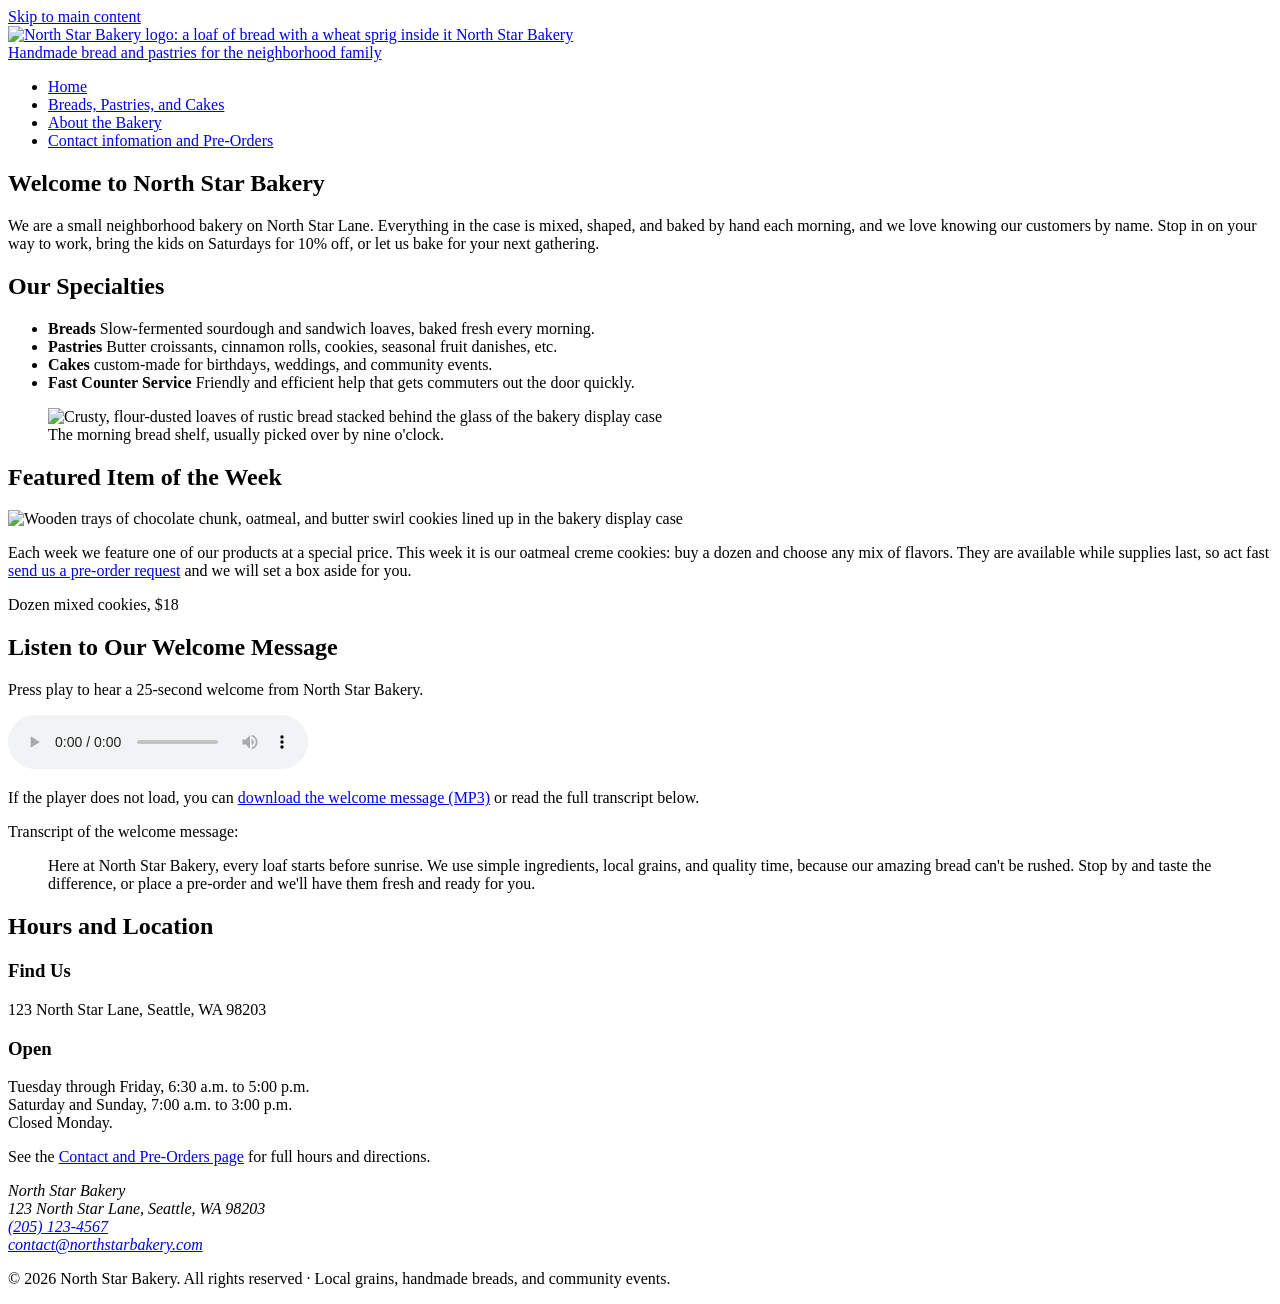
==== index.html @ 16280e60 "Add files via upload" ====
<!DOCTYPE html>
<html lang="en">
<head>
    <meta charset="UTF-8">
    <meta name="viewport" content="width=device-width, initial-scale=1.0">
    <meta name="description" content="North Star Bakery is a neighborhood bakery on True North Lane in Seattle, WA, baking bread, pastries, and made-to-order cakes by hand every morning.">
    <title>North Star Bakery | Home</title>
    <link rel="preconnect" href="https://fonts.googleapis.com">
    <link rel="preconnect" href="https://fonts.gstatic.com" crossorigin>
    <link href="https://fonts.googleapis.com/css2?family=Lora:wght@400;700&amp;family=Source+Sans+3:wght@400;600;700&amp;display=swap" rel="stylesheet">
    <link rel="stylesheet" href="styling.css">
</head>
<body>
    <a class="skip-link" href="#main-content">Skip to main content</a>

    <header class="site-header">
        <div class="wrap">
            <a class="brand" href="index.html">
                <img src="bakery-logo.png"
                     alt="North Star Bakery logo: a loaf of bread with a wheat sprig inside it"
                     width="200" height="171">
                <span>
                    <span class="brand-name">North Star Bakery</span><br>
                    <span class="tagline">Handmade bread and pastries for the neighborhood family</span>
                </span>
            </a>
            <nav class="site-nav" aria-label="Main navigation">
                <ul>
                    <li><a href="index.html" aria-current="page">Home</a></li>
                    <li><a href="products.html">Breads, Pastries, and Cakes</a></li>
                    <li><a href="about.html">About the Bakery</a></li>
                    <li><a href="contact.html">Contact infomation and Pre-Orders</a></li>
                </ul>
            </nav>
        </div>
    </header>

    <main id="main-content">
        <section class="hero">
            <div class="wrap">
                <h1>Welcome to North Star Bakery</h1>
                <p class="intro">We are a small neighborhood bakery on North Star Lane.
                   Everything in the case is mixed, shaped, and baked by hand each
                   morning, and we love knowing our customers by name. Stop in on your
                   way to work, bring the kids on Saturdays for 10% off, or let us bake for your next
                   gathering.</p>
            </div>
        </section>

        <section aria-labelledby="known-for-heading">
            <div class="wrap">
                <h2 id="known-for-heading">Our Specialties</h2>
                <ul class="card-list">
                    <li><strong>Breads</strong> Slow-fermented sourdough and sandwich
                        loaves, baked fresh every morning.</li>
                    <li><strong>Pastries</strong> Butter croissants, cinnamon rolls,
                        cookies, seasonal fruit danishes, etc.</li>
                    <li><strong>Cakes</strong> custom-made for birthdays, weddings,
                        and community events.</li>
                    <li><strong>Fast Counter Service</strong> Friendly and efficient help that gets
                        commuters out the door quickly.</li>
                </ul>
                <figure>
                    <img src="bakery-bread.png"
                         alt="Crusty, flour-dusted loaves of rustic bread stacked behind the glass of the bakery display case"
                         width="600" height="600">
                    <figcaption>The morning bread shelf, usually picked over by
                    nine o'clock.</figcaption>
                </figure>
            </div>
        </section>

        <section class="band" aria-labelledby="featured-heading">
            <div class="wrap">
                <h2 id="featured-heading">Featured Item of the Week</h2>
                <picture>
                    <source srcset="bakery-feature-large.png" media="(min-width: 800px)"
                            width="800" height="400">
                    <img src="bakery-feature-small.png"
                         alt="Wooden trays of chocolate chunk, oatmeal, and butter swirl cookies lined up in the bakery display case"
                         width="600" height="600">
                </picture>
                <p>Each week we feature one of our products at a special price. This week it is our
                   oatmeal creme cookies: buy a dozen and choose any mix of flavors. They are
                   available while supplies last, so act fast
                   <a href="contact.html">send us a pre-order request</a> and we will set
                   a box aside for you.</p>
                <p class="price">Dozen mixed cookies, $18</p>
            </div>
        </section>

        <section aria-labelledby="welcome-audio-heading">
            <div class="wrap">
                <h2 id="welcome-audio-heading">Listen to Our Welcome Message</h2>
                <p>Press play to hear a 25-second welcome from North Star Bakery.</p>
                <div class="media">
                    <audio controls preload="metadata">
                        <source src="bakery-welcome.mp3" type="audio/mpeg">
                        If your browser does not support the audio player. You can
                        <a href="bakery-welcome.mp3">download the welcome message (MP3)</a>
                        instead, or read the transcript below.
                    </audio>
                    <p class="fallback">If the player does not load, you can
                       <a href="bakery-welcome.mp3">download the welcome message (MP3)</a>
                       or read the full transcript below.</p>
                    <p class="note">Transcript of the welcome message:</p>
                    <blockquote>
                        <p>Here at North Star Bakery, every loaf starts before sunrise. We
                           use simple ingredients, local grains, and quality time, because our amazing
                           bread can't be rushed. Stop by and taste the difference, or
                           place a pre-order and we'll have them fresh and ready for you.</p>
                    </blockquote>
                </div>
            </div>
        </section>

        <section class="band" aria-labelledby="hours-heading">
            <div class="wrap">
                <h2 id="hours-heading">Hours and Location</h2>
                <div class="panel">
                    <h3>Find Us</h3>
                    <p>123 North Star Lane, Seattle, WA 98203</p>
                    <h3>Open</h3>
                    <p>Tuesday through Friday, 6:30 a.m. to 5:00 p.m.<br>
                       Saturday and Sunday, 7:00 a.m. to 3:00 p.m.<br>
                       Closed Monday.</p>
                </div>
                <p>See the <a href="contact.html">Contact and Pre-Orders page</a> for full
                   hours and directions.</p>
            </div>
        </section>
    </main>

    <footer class="site-footer">
        <div class="wrap">
            <address>
                North Star Bakery<br>
                123 North Star Lane, Seattle, WA 98203<br>
                <a href="tel:+12051234567">(205) 123-4567</a><br>
                <a href="mailto:contact@northstarbakery.com">contact@northstarbakery.com</a>
            </address>
            <p>&copy; 2026 North Star Bakery. All rights reserved · Local grains, handmade breads, and community events. </p>
        </div>
    </footer>
    <script src="main.js" defer></script>
</body>
</html>
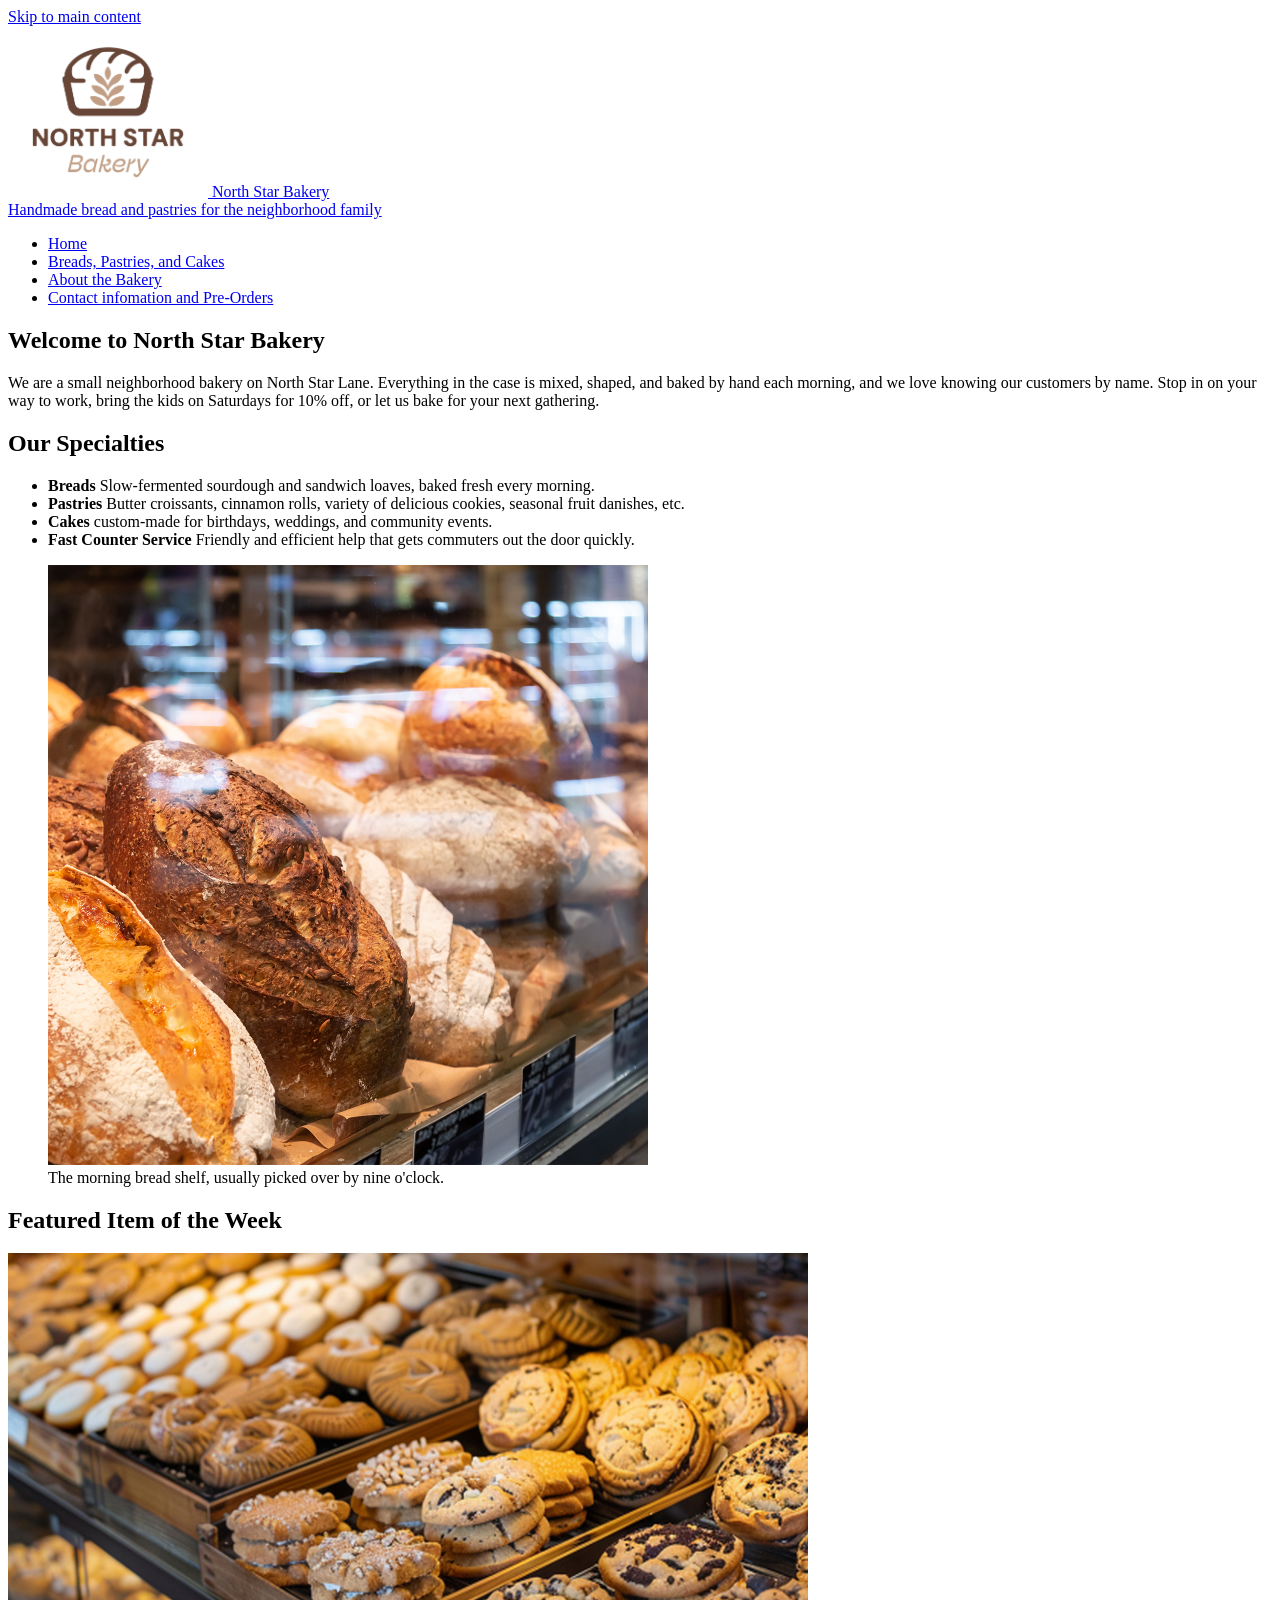
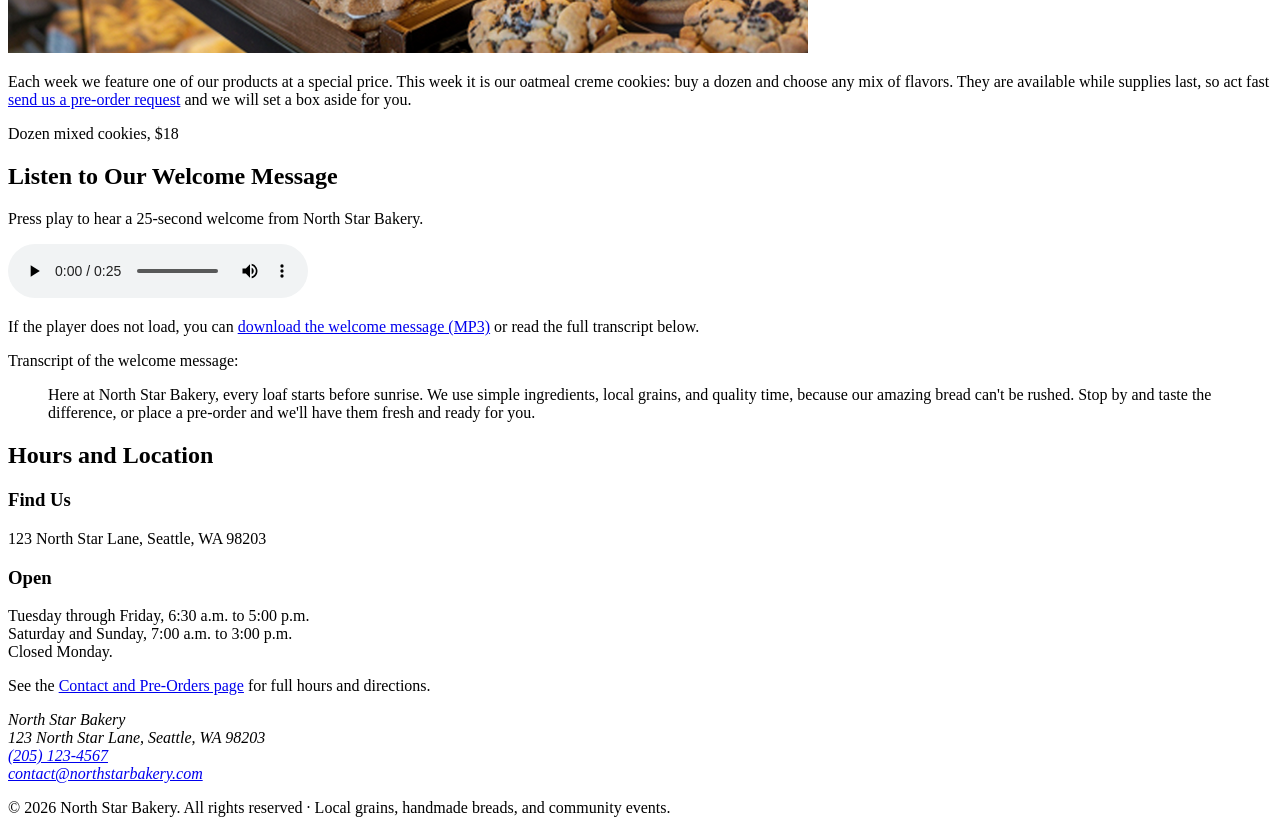
==== commit de13f775: "Fixed HTML encoding issues in index.html" ====
--- a/index.html
+++ b/index.html
@@ -54,7 +54,7 @@
                     <li><strong>Breads</strong> Slow-fermented sourdough and sandwich
                         loaves, baked fresh every morning.</li>
                     <li><strong>Pastries</strong> Butter croissants, cinnamon rolls,
-                        cookies, seasonal fruit danishes, etc.</li>
+                         variety of delicious cookies, seasonal fruit danishes, etc.</li>
                     <li><strong>Cakes</strong> custom-made for birthdays, weddings,
                         and community events.</li>
                     <li><strong>Fast Counter Service</strong> Friendly and efficient help that gets
@@ -144,4 +144,4 @@
     </footer>
     <script src="main.js" defer></script>
 </body>
-</html>+</html>
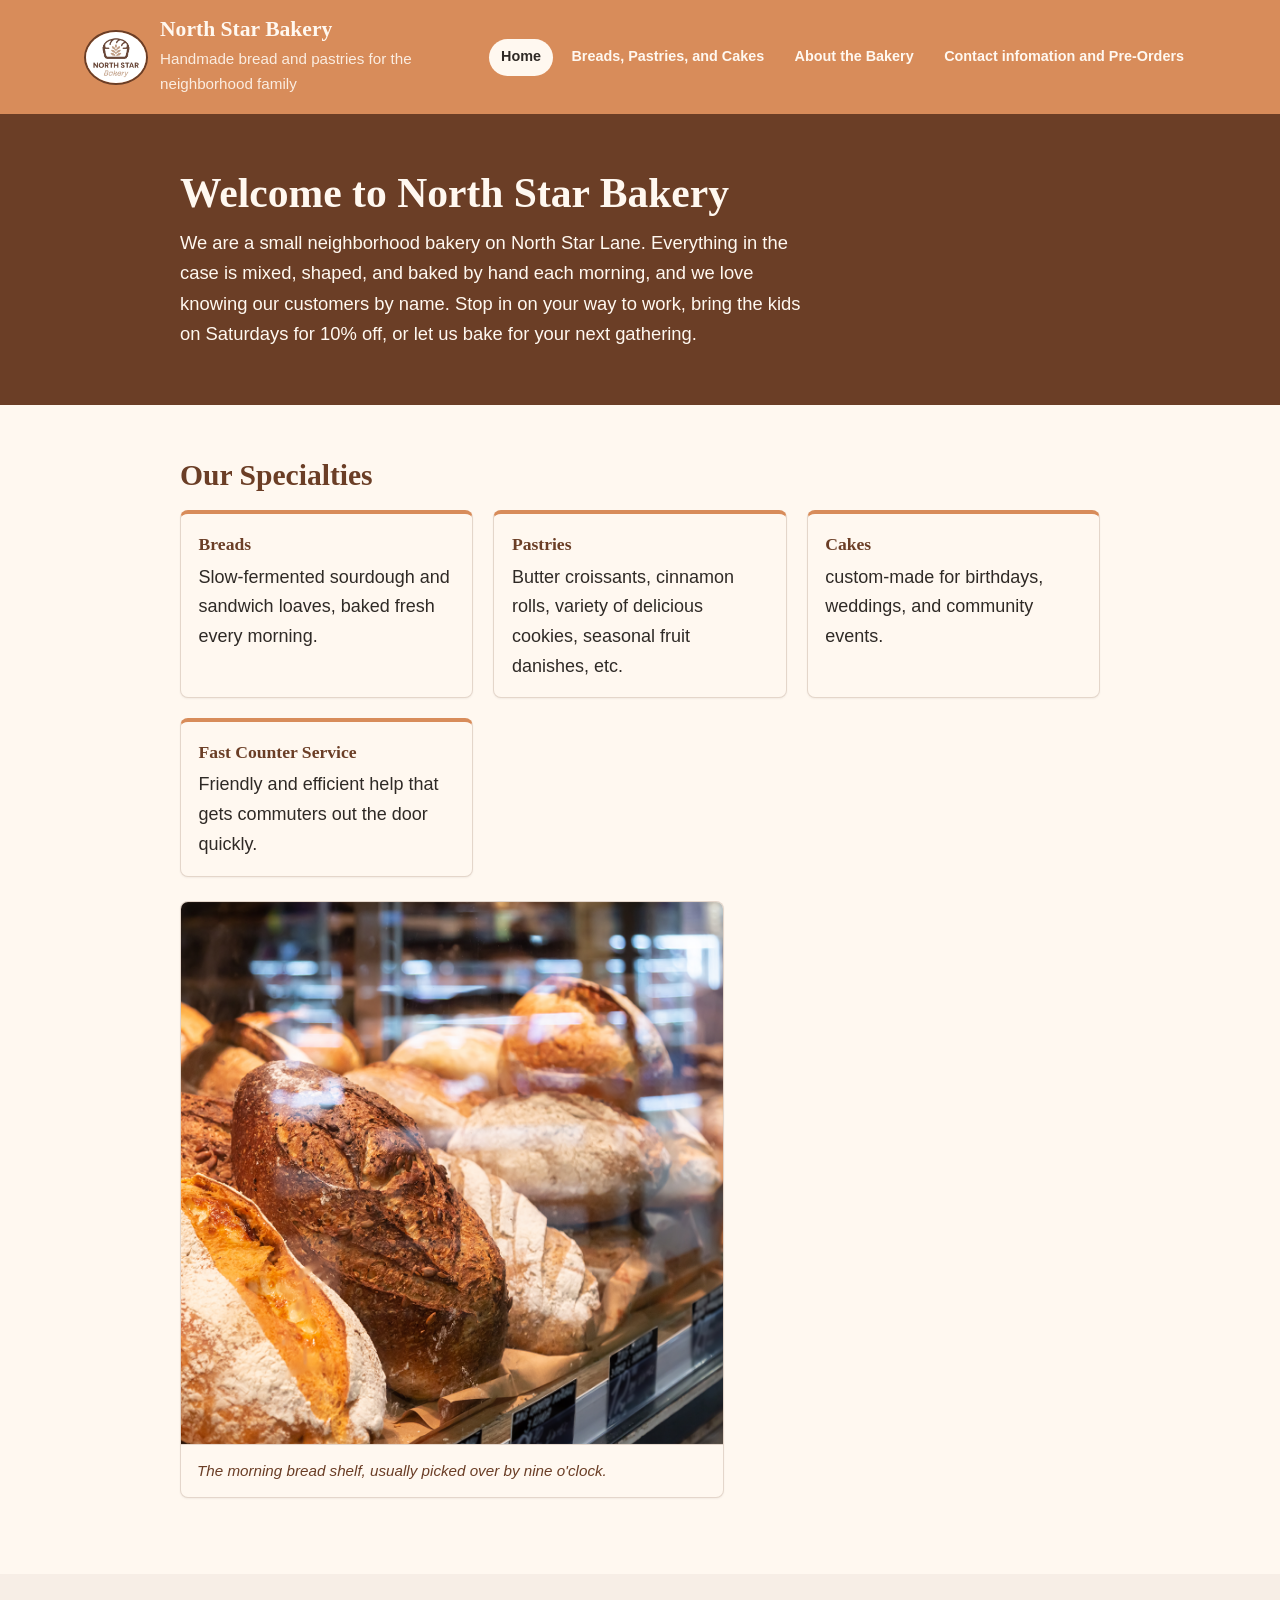
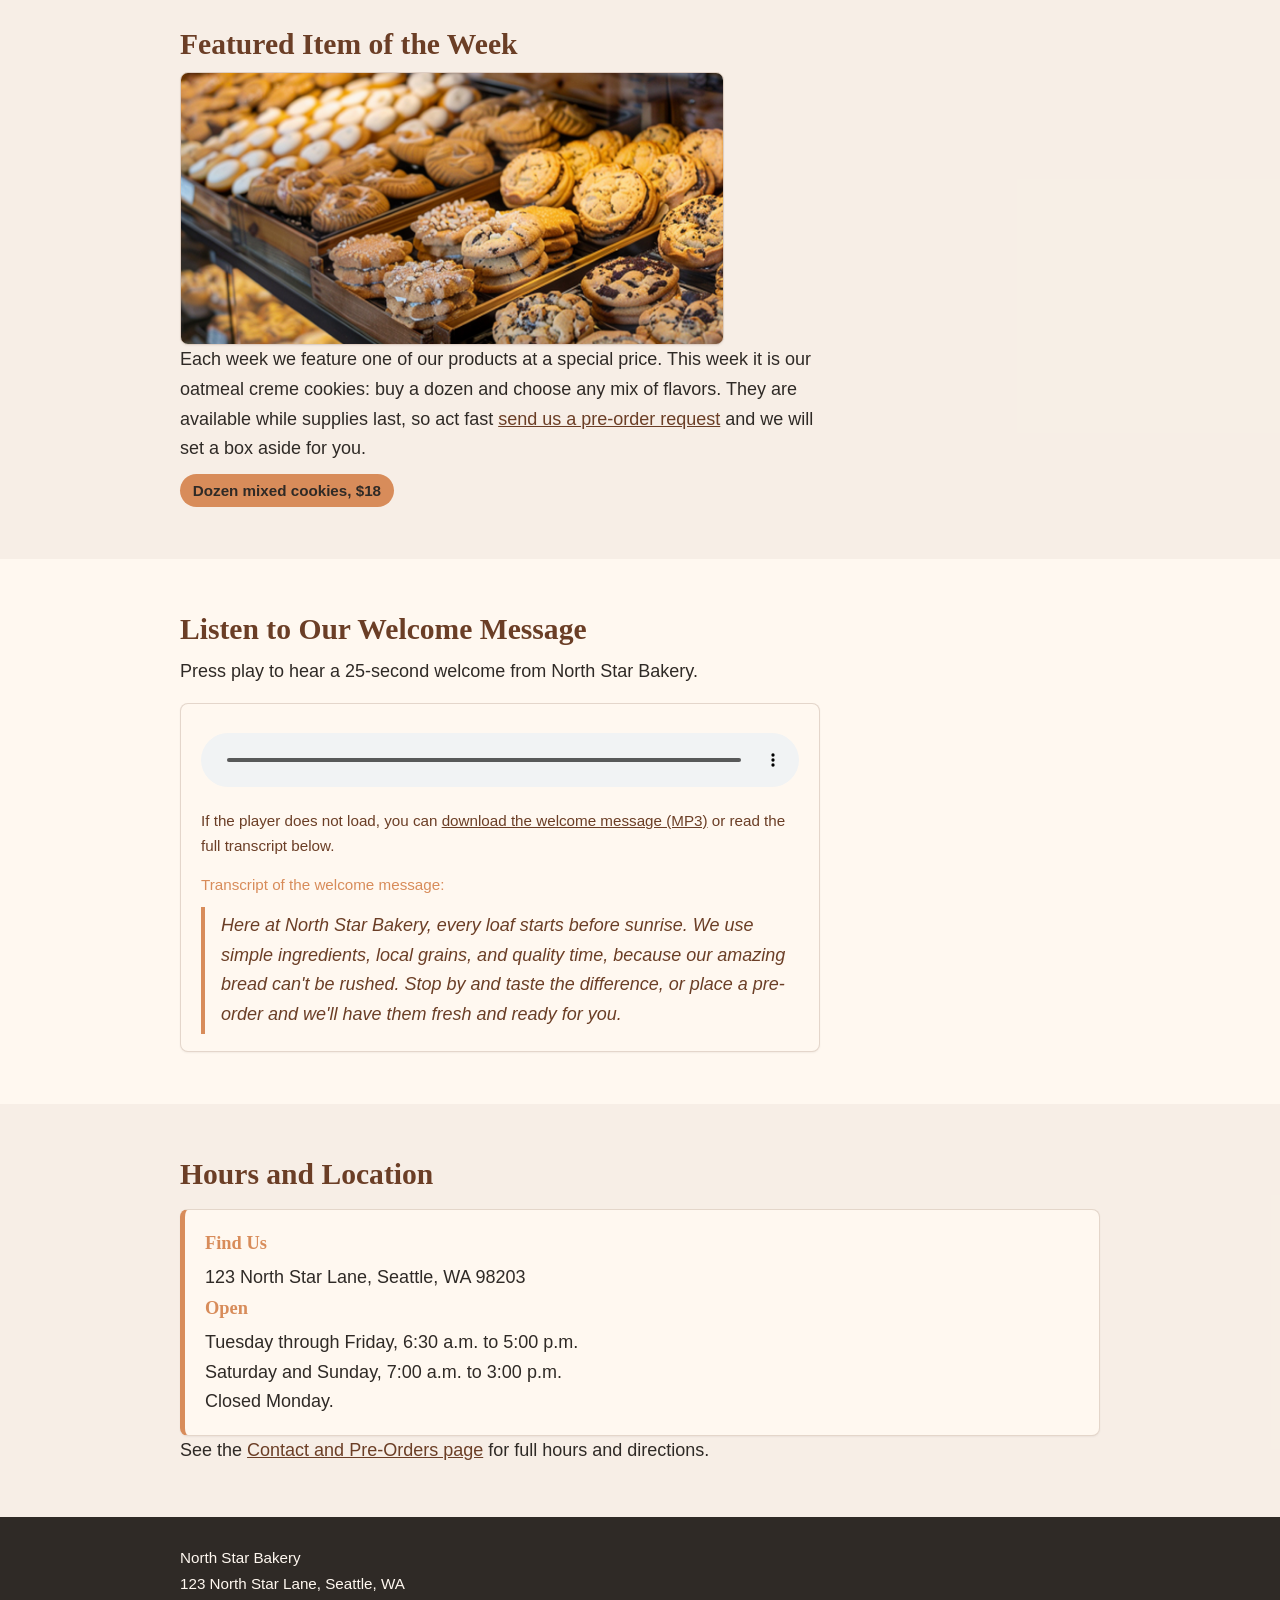
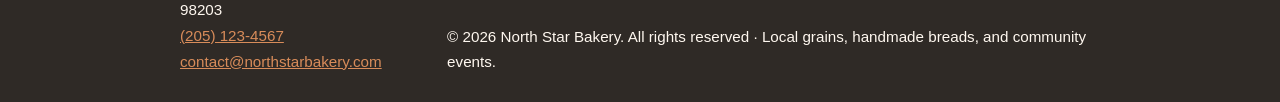
==== commit 13a48415: "Fix script source and clean up HTML structure Updated the index.html file to correct the script sour" ====
--- a/index.html
+++ b/index.html
@@ -142,6 +142,6 @@
             <p>&copy; 2026 North Star Bakery. All rights reserved · Local grains, handmade breads, and community events. </p>
         </div>
     </footer>
-    <script src="main.js" defer></script>
+    <script src="scripts.js" defer></script>
 </body>
 </html>
--- a/styling.css
+++ b/styling.css
@@ -0,0 +1,712 @@
+:root {
+  --charcoal: #2F2A26;
+  --peach: #D88C5A;
+  --cream: #FFF8F0;
+  --brown: #6B3E26;
+
+
+  /* shades of brown that is used for borders, shadows, and banded sections. */
+  --rule: rgba(107, 62, 38, 0.18);
+  --band: rgba(107, 62, 38, 0.05);
+  --shadow: 0 1px 2px rgba(47, 42, 38, 0.06);
+
+  --serif: "Lora", Georgia, "Times New Roman", serif;
+  --sans: "Source Sans 3", "Segoe UI", Helvetica, Arial, sans-serif;
+
+  --gap: 1.25rem;
+  --radius: 0.5rem;
+  --measure: 40rem; 
+}
+
+/* ---- Reset ---- */
+*,
+*::before,
+*::after { box-sizing: border-box; }
+
+body, h1, h2, h3, p, ul, ol, li, figure, figcaption, blockquote, dl, dd, table {
+  margin: 0;
+  padding: 0;
+}
+
+/* ---- Base ---- */
+body {
+  font-family: var(--sans);
+  font-size: 1.0625rem;
+  line-height: 1.65;
+  color: var(--charcoal);
+  background: var(--cream);
+  -webkit-text-size-adjust: 100%;
+}
+
+img, video {
+  max-width: 100%;
+  height: auto;
+  display: block;
+}
+
+a { color: var(--brown); }
+a:hover { text-decoration: none; }
+
+:focus-visible {
+  outline: 3px solid var(--peach);
+  outline-offset: 2px;
+}
+
+/* ---- Skip link (visible once focused) ---- */
+.skip-link {
+  position: absolute;
+  left: -9999px;
+  top: 0;
+  background: var(--peach);
+  color: var(--charcoal);
+  font-weight: 700;
+  padding: 0.6rem 1rem;
+  border-radius: 0 0 var(--radius) 0;
+  z-index: 10;
+}
+
+.skip-link:focus {
+  left: 0;
+}
+
+/* ---- Centered container ---- */
+.wrap {
+  width: 100%;
+  max-width: 60rem;
+  margin: 0 auto;
+  padding: 0 1.25rem;
+}
+
+/* ===================================================================
+   For the Header and navigation 
+   =================================================================== */
+.site-header {
+  background: var(--peach);
+  color: var(--cream);
+  padding: 1rem 0;
+}
+
+.site-header .wrap {
+  display: flex;
+  flex-direction: column;
+  align-items: center;
+  gap: 0.75rem;
+  text-align: center;
+}
+
+.brand {
+  display: flex;
+  align-items: center;
+  gap: 0.75rem;
+  color: var(--cream);
+  text-decoration: none;
+}
+
+.brand img {
+  width: 64px;
+  height: auto;
+  border-radius: 50%;
+  border: 2px solid var(--brown);
+  background: var(--cream);
+}
+
+.brand-name {
+  font-family: var(--serif);
+  font-size: 1.35rem;
+  font-weight: 700;
+  line-height: 1.2;
+}
+
+.tagline {
+  display: inline-block;
+  font-size: 0.95rem;
+  color: var(--cream);
+  opacity: 0.9;
+  max-width: 17rem;
+}
+
+.site-nav ul {
+  display: flex;
+  flex-wrap: wrap;
+  justify-content: center;
+  gap: 0.4rem;
+  list-style: none;
+}
+
+.site-nav a {
+  display: block;
+  color: var(--cream);
+  text-decoration: none;
+  font-weight: 600;
+  font-size: 0.95rem;
+  padding: 0.4rem 0.9rem;
+  border-radius: 999px;
+}
+
+.site-nav a:hover,
+.site-nav a:focus-visible {
+  background: var(--peach);
+  color: var(--charcoal);
+}
+
+/* Current page stays marked without relying on color alone. */
+.site-nav a[aria-current="page"] {
+  background: var(--cream);
+  color: var(--charcoal);
+}
+
+/* ===================================================================
+   Page intro and the sections
+   =================================================================== */
+.hero {
+  background: var(--brown);
+  color: var(--cream);
+  padding: 2.5rem 0;
+}
+
+.hero h1 { color: var(--cream); }
+
+.hero .intro {
+  font-size: 1.15rem;
+  max-width: var(--measure);
+}
+
+section { padding: 2.25rem 0; }
+
+/* Alternating band to give a better breakdown of the sections. */
+section.band { background: var(--band); }
+
+h1 {
+  font-family: var(--serif);
+  font-size: clamp(1.85rem, 5vw, 2.6rem);
+  font-weight: 700;
+  line-height: 1.15;
+  color: var(--brown);
+  margin-bottom: 0.6rem;
+}
+
+h2 {
+  font-family: var(--serif);
+  font-size: clamp(1.4rem, 3.5vw, 1.85rem);
+  font-weight: 700;
+  line-height: 1.25;
+  color: var(--brown);
+  margin-bottom: 0.6rem;
+}
+
+h3 {
+  font-family: var(--serif);
+  font-size: 1.15rem;
+  color: var(--peach);
+  margin-bottom: 0.3rem;
+}
+
+p { max-width: var(--measure); }
+p + p,
+p + ul,
+ul + p,
+p + figure,
+p + table { margin-top: 0.9rem; }
+
+.note {
+  font-size: 0.95rem;
+  color: var(--peach);
+}
+
+/* ===================================================================
+   Card lists - a flexible row of items that wraps.
+   Used for product lists, staff, and "what we're known for".
+   =================================================================== */
+.card-list {
+  display: flex;
+  flex-wrap: wrap;
+  gap: var(--gap);
+  list-style: none;
+  margin-top: 1rem;
+}
+
+.card-list li {
+  flex: 1 1 100%;
+  background: var(--cream);
+  border: 1px solid var(--rule);
+  border-top: 4px solid var(--peach);
+  border-radius: var(--radius);
+  box-shadow: var(--shadow);
+  padding: 1rem 1.1rem;
+}
+
+.card-list li strong {
+  display: block;
+  font-family: var(--serif);
+  font-size: 1.1rem;
+  color: var(--brown);
+  margin-bottom: 0.2rem;
+}
+
+/* A plain bulleted list, for short items that do not need cards. */
+.bullets {
+  margin-top: 0.9rem;
+  padding-left: 1.2rem;
+  max-width: var(--measure);
+}
+
+.bullets li { margin-bottom: 0.35rem; }
+
+/* ===================================================================
+    - Figure, price callout, info panel
+   =================================================================== */
+figure {
+  margin: 1.5rem 0;
+  background: var(--cream);
+  border: 1px solid var(--rule);
+  border-radius: var(--radius);
+  box-shadow: var(--shadow);
+  overflow: hidden;
+  max-width: 34rem;
+}
+
+figure img { width: 100%; }
+
+picture { display: block; max-width: 34rem; }
+
+picture img {
+  width: 100%;
+  border: 1px solid var(--rule);
+  border-radius: var(--radius);
+  box-shadow: var(--shadow);
+}
+
+figcaption {
+  padding: 0.85rem 1rem;
+  font-size: 0.95rem;
+  font-style: italic;
+  color: var(--brown);
+  border-top: 1px solid var(--rule);
+}
+
+.price {
+  display: inline-block;
+  background: var(--peach);
+  color: var(--charcoal);
+  font-weight: 700;
+  font-size: 0.95rem;
+  padding: 0.25rem 0.8rem;
+  border-radius: 999px;
+  margin-top: 0.6rem;
+}
+
+.panel {
+  background: var(--cream);
+  border: 1px solid var(--rule);
+  border-left: 5px solid var(--peach);
+  border-radius: var(--radius);
+  box-shadow: var(--shadow);
+  padding: 1.1rem 1.25rem;
+  margin-top: 1rem;
+}
+
+blockquote {
+  border-left: 4px solid var(--peach);
+  padding: 0.25rem 0 0.25rem 1rem;
+  margin-top: 0.6rem;
+  font-style: italic;
+  color: var(--brown);
+}
+
+/* ===================================================================
+   Media blocks (audio and video)
+   =================================================================== */
+.media {
+  background: var(--cream);
+  border: 1px solid var(--rule);
+  border-radius: var(--radius);
+  box-shadow: var(--shadow);
+  padding: 1.1rem 1.25rem;
+  margin-top: 1rem;
+  max-width: 40rem;
+}
+
+audio, video {
+  width: 100%;
+  margin: 0.7rem 0;
+}
+
+.fallback {
+  font-size: 0.95rem;
+  color: var(--brown);
+}
+
+/* ===================================================================
+   Hours table
+   =================================================================== */
+table {
+  border-collapse: collapse;
+  width: 100%;
+  max-width: 34rem;
+  background: var(--cream);
+  border: 1px solid var(--rule);
+  border-radius: var(--radius);
+  overflow: hidden;
+  box-shadow: var(--shadow);
+}
+
+caption {
+  font-family: var(--serif);
+  font-weight: 700;
+  color: var(--brown);
+  text-align: left;
+  padding-bottom: 0.5rem;
+}
+
+th, td {
+  text-align: left;
+  padding: 0.6rem 0.9rem;
+  border-bottom: 1px solid var(--rule);
+}
+
+thead th {
+  background: var(--brown);
+  color: var(--cream);
+  font-family: var(--serif);
+}
+
+tbody th { color: var(--brown); }
+tbody tr:last-child th,
+tbody tr:last-child td { border-bottom: none; }
+
+/* ===================================================================
+   Form
+   =================================================================== */
+form { max-width: 34rem; margin-top: 1rem; }
+
+fieldset {
+  background: var(--cream);
+  border: 1px solid var(--rule);
+  border-radius: var(--radius);
+  box-shadow: var(--shadow);
+  padding: 1rem 1.25rem 1.25rem;
+  margin: 0 0 1.25rem;
+}
+
+legend {
+  font-family: var(--serif);
+  font-size: 1.1rem;
+  font-weight: 700;
+  color: var(--charcoal);
+  background: var(--peach);
+  padding: 0.3rem 0.9rem;
+  border-radius: 999px;
+}
+
+/* Each label/control pair is one flex column, so the label sits
+   tight against its own input instead of floating between fields. */
+.field {
+  display: flex;
+  flex-direction: column;
+  gap: 0.3rem;
+  margin-top: 1rem;
+}
+
+.field label {
+  font-weight: 600;
+  color: var(--brown);
+}
+
+.field small {
+  font-size: 0.9rem;
+  color: var(--brown);
+}
+
+input, select, textarea {
+  font: inherit;
+  color: var(--charcoal);
+  background: var(--cream);
+  border: 1px solid var(--rule);
+  border-radius: 0.35rem;
+  padding: 0.55rem 0.7rem;
+  width: 100%;
+}
+
+input:focus-visible,
+select:focus-visible,
+textarea:focus-visible {
+  border-color: var(--peach);
+}
+
+textarea { resize: vertical; min-height: 6rem; }
+
+.form-actions {
+  display: flex;
+  flex-wrap: wrap;
+  gap: 0.75rem;
+}
+
+button {
+  font: inherit;
+  font-weight: 700;
+  border-radius: 999px;
+  padding: 0.65rem 1.5rem;
+  cursor: pointer;
+  background: var(--peach);
+  color: var(--charcoal);
+  border: 2px solid var(--peach);
+}
+
+button:hover {
+  background: var(--brown);
+  border-color: var(--brown);
+  color: var(--cream);
+}
+
+button[type="reset"] {
+  background: transparent;
+  color: var(--brown);
+}
+
+button[type="reset"]:hover {
+  background: var(--brown);
+  color: var(--cream);
+}
+
+/* ===================================================================
+   Footer
+   =================================================================== */
+.site-footer {
+  background: var(--charcoal);
+  color: var(--cream);
+  padding: 1.75rem 0;
+  font-size: 0.95rem;
+}
+
+.site-footer .wrap {
+  display: flex;
+  flex-direction: column;
+  gap: 0.75rem;
+}
+
+.site-footer address {
+  font-style: normal;
+  line-height: 1.7;
+}
+
+.site-footer a { color: var(--peach); }
+.site-footer p { max-width: none; }
+
+/* ===================================================================
+   MEDIA QUERY 1 - small tablets and up (640px)
+   Cards move from one column to two.
+   =================================================================== */
+@media (min-width: 40rem) {
+  body { font-size: 1.125rem; }
+
+  .card-list li {
+    flex: 1 1 calc(50% - var(--gap));
+    max-width: calc(50% - var(--gap) / 2);
+  }
+
+  .hero { padding: 3rem 0; }
+  section { padding: 2.75rem 0; }
+
+  .site-footer .wrap {
+    flex-direction: row;
+    justify-content: space-between;
+    align-items: flex-end;
+  }
+}
+
+/* ===================================================================
+   MEDIA QUERY 2 - desktop (960px)
+   Header becomes a single row and cards move to three across.
+   =================================================================== */
+@media (min-width: 60rem) {
+  .site-header .wrap {
+    max-width: 72rem;
+    flex-direction: row;
+    justify-content: space-between;
+    align-items: center;
+    text-align: left;
+  }
+
+  .site-nav ul { flex-wrap: nowrap; }
+
+  .site-nav a {
+    font-size: 0.9rem;
+    padding: 0.4rem 0.75rem;
+    white-space: nowrap;
+  }
+
+  .card-list li {
+    flex: 1 1 calc(33.333% - var(--gap));
+    max-width: calc(33.333% - var(--gap) * 2 / 3);
+  }
+
+  .hero { padding: 3.5rem 0; }
+  section { padding: 3.25rem 0; }
+}
+
+
+.visually-hidden {
+  position: absolute;
+  width: 1px;
+  height: 1px;
+  margin: -1px;
+  padding: 0;
+  overflow: hidden;
+  clip: rect(0 0 0 0);
+  white-space: nowrap;
+  border: 0;
+}
+
+/* --- the saved-item count in the navigation ------------------- */
+
+.nav-count {
+  display: inline-block;
+  min-width: 1.35rem;
+  margin-left: 0.4rem;
+  padding: 0 0.35rem;
+  border-radius: 999px;
+  background: var(--peach);
+  color: var(--charcoal);
+  font-size: 0.8rem;
+  font-weight: 700;
+  line-height: 1.35rem;
+  text-align: center;
+}
+
+/* --- "Add to pre-order list" buttons on the product cards ------
+   The card is a flex column so every button lines up along the
+   bottom of its row, however long the description above it is. */
+
+.card-list li {
+  display: flex;
+  flex-direction: column;
+}
+.save-btn {
+  align-self: flex-start;
+  margin-top: auto;
+  padding-top: 0.45rem;
+  padding-bottom: 0.45rem;
+  padding-left: 1rem;
+  padding-right: 1rem;
+  font-size: 0.9rem;
+  background: transparent;
+  color: var(--brown);
+  border: 2px solid var(--brown);
+}
+.save-btn:hover {
+  background: var(--brown);
+  color: var(--cream);
+}
+.save-btn.is-saved {
+  background: var(--peach);
+  border-color: var(--peach);
+  color: var(--charcoal);
+}
+.save-btn.is-saved:hover {
+  background: var(--brown);
+  border-color: var(--brown);
+  color: var(--cream);
+}
+
+/* --- the pre-order list panel --------------------------------- */
+
+.list-items {
+  list-style: none;
+  margin-top: 0.9rem;
+}
+.list-items li {
+  display: flex;
+  flex-wrap: wrap;
+  align-items: center;
+  gap: 0.35rem 0.75rem;
+  padding: 0.6rem 0;
+  border-top: 1px solid var(--rule);
+}
+.list-items strong {
+  font-family: var(--serif);
+  color: var(--brown);
+}
+.list-detail {
+  flex: 1 1 auto;
+  font-size: 0.9rem;
+  color: var(--charcoal);
+}
+.remove-btn {
+  padding: 0.25rem 0.85rem;
+  font-size: 0.85rem;
+  font-weight: 600;
+  background: transparent;
+  color: var(--brown);
+  border: 1px solid var(--rule);
+}
+.remove-btn:hover {
+  background: var(--brown);
+  border-color: var(--brown);
+  color: var(--cream);
+}
+
+/* The panel's own button row needs air under the last saved item. */
+.panel .form-actions {
+  margin-top: 1.1rem;
+}
+
+/* An <a> that has to sit in a row of buttons and match them. */
+.button-link {
+  display: inline-block;
+  font-weight: 700;
+  text-decoration: none;
+  border-radius: 999px;
+  padding: 0.65rem 1.5rem;
+  background: var(--peach);
+  color: var(--charcoal);
+  border: 2px solid var(--peach);
+}
+.button-link:hover {
+  background: var(--brown);
+  border-color: var(--brown);
+  color: var(--cream);
+}
+
+/* --- form validation feedback --------------------------------- */
+
+.field-error {
+  margin-top: 0.3rem;
+  font-size: 0.9rem;
+  font-weight: 600;
+  color: var(--error);
+  max-width: none;
+}
+.field-error:empty {
+  display: none;
+}
+input.has-error,
+select.has-error,
+textarea.has-error {
+  border-color: var(--error);
+  border-width: 2px;
+  background: #FFF4F3;
+}
+
+/* --- messages the script writes into the form ----------------- */
+
+.notice,
+.form-success {
+  max-width: none;
+  border-radius: var(--radius);
+  padding: 0.75rem 1rem;
+  font-size: 0.95rem;
+}
+.notice {
+  margin-top: 1rem;
+  background: var(--band);
+  border-left: 4px solid var(--peach);
+  color: var(--charcoal);
+}
+.form-success {
+  margin-top: 1.25rem;
+  background: var(--cream);
+  border: 1px solid var(--rule);
+  border-left: 5px solid var(--brown);
+  font-weight: 600;
+  color: var(--brown);
+}
